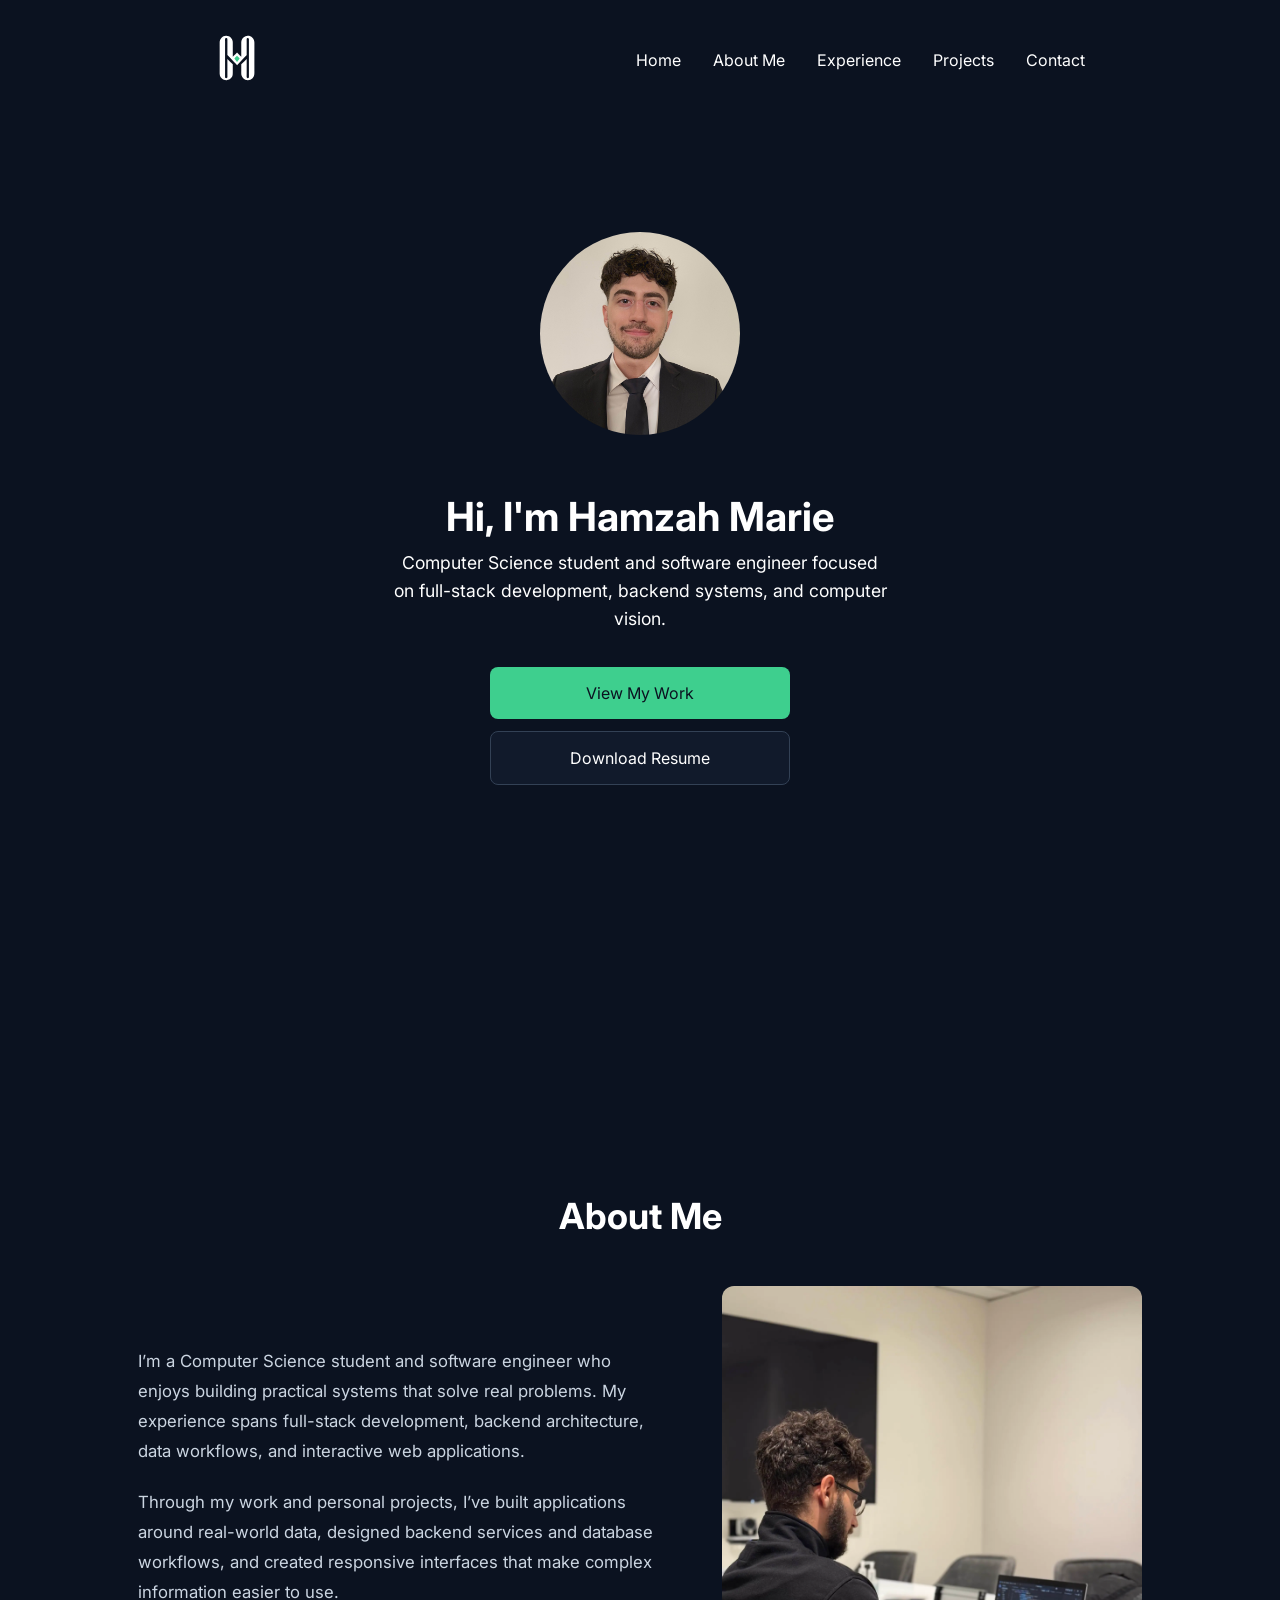
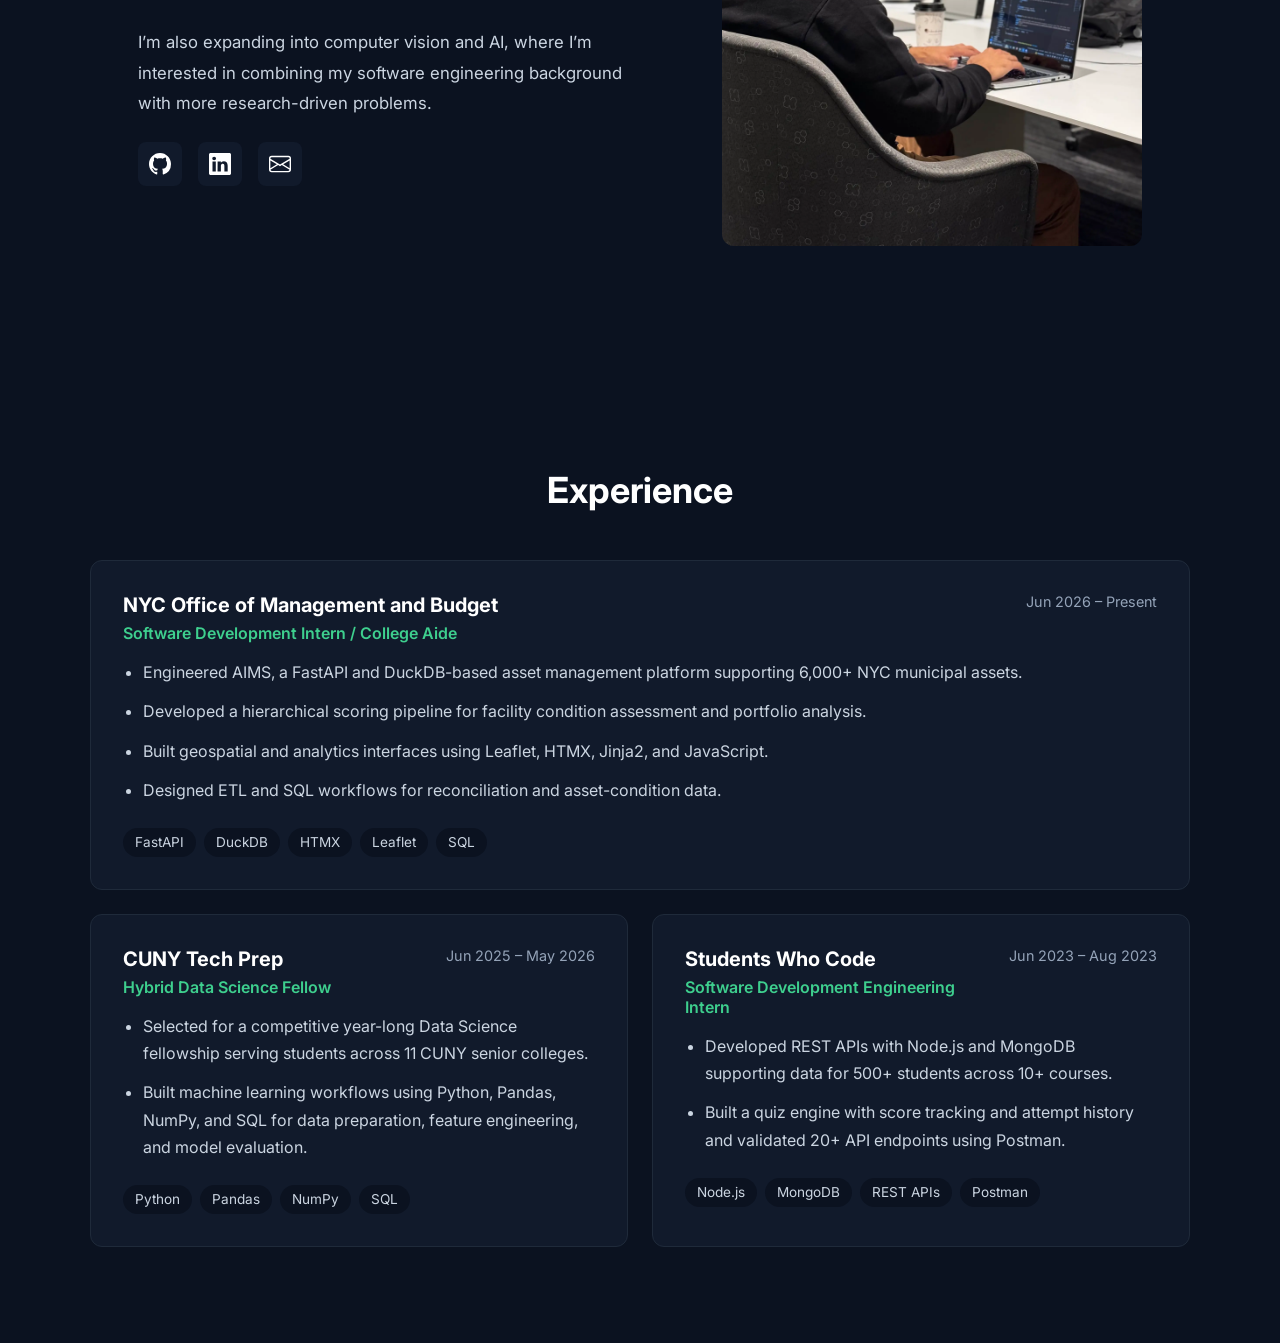
==== index.html @ df6c2af9 "Rename home page to index" ====
<!DOCTYPE html>
<html lang="en">
    <head>
        <meta charset="UTF-8">
        <meta name="viewport" content="width=device-width, initial-scale=1.0">

        <link rel="stylesheet" href="static/styles/global.css">
        <link rel="stylesheet" href="static/styles/home.css">
        <link rel="stylesheet" href="static/styles/nav.css">
        <link rel="stylesheet" href="static/styles/hero.css">
        <link rel="stylesheet" href="static/styles/about.css">
        <link rel="stylesheet" href="static/styles/experience.css">
        
        <link rel="preconnect" href="https://fonts.googleapis.com">
        <link rel="preconnect" href="https://fonts.gstatic.com" crossorigin>
        <link href="https://fonts.googleapis.com/css2?family=Inter:ital,opsz,wght@0,14..32,100..900;1,14..32,100..900&display=swap" rel="stylesheet">

        <title>Hamzah Marie | Software Engineer</title>
    </head>

    <body>
        <header>
            <nav class="navbar">
                <div class="nav-top">

                
                    <div class="nav-logo">
                        <a href="/" aria-label="Home">
                            <img
                                src="static/images/hm-logo.svg"
                                alt="Hamzah Marie logo"
                            >
                        </a>
                    </div>

                    <button class="menu-toggle" type="button" aria-label="Toggle navigation">
                        <span></span>
                        <span></span>
                        <span></span>
                    </button>
                </div>

                <div class="nav-links">
                    <ul>
                        <li><a href="/">Home</a></li>
                        <li><a href="#about">About Me</a></li>
                        <li><a href="#experience">Experience</a></li>
                        <li><a href="#projects">Projects</a></li>
                        <li><a href="#contact">Contact</a></li>
                    </ul>
                </div>

            </nav>
        </header>

        <main>
            <section class="hero">

                <div class="hero-image">
                    <img src="static/images/headshot.jpg" alt="Hamzah Marie">
                </div>

                <div class="hero-content">
                    <h1>Hi, I'm Hamzah Marie</h1>

                    <p>
                        Computer Science student and software engineer focused on
                        full-stack development, backend systems, and computer vision.
                    </p>

                    <div class="hero-actions">
                        <a href="#projects" class="hero-btn hero-btn-primary">View My Work</a>
                        <a href="resume.pdf" class="hero-btn hero-btn-secondary" download>Download Resume</a>
                    </div>
                </div>
            </section>

        
            <section id="about" class="about">
                <h2>About Me</h2>

                <div class="about-content">
                    <div class="about-text">
                        <p>
                            I’m a Computer Science student and software engineer who enjoys building
                            practical systems that solve real problems. My experience spans full-stack
                            development, backend architecture, data workflows, and interactive web applications.
                        </p>

                        <p>
                            Through my work and personal projects, I’ve built applications around real-world
                            data, designed backend services and database workflows, and created responsive
                            interfaces that make complex information easier to use.
                        </p>

                        <p>
                            I’m also expanding into computer vision and AI, where I’m interested in combining
                            my software engineering background with more research-driven problems.
                        </p>

                        <div class="about-socials">
                            <a
                                href="https://github.com/HamzahM03"
                                target="_blank"
                                rel="noopener noreferrer"
                                aria-label="GitHub"
                            >
                                <img src="static/icons/github.svg" alt="">
                            </a>

                            <a
                                href="https://www.linkedin.com/in/hamzah-marie-4270621b5/"
                                target="_blank"
                                rel="noopener noreferrer"
                                aria-label="LinkedIn"
                            >
                                <img src="static/icons/linkedin.svg" alt="">
                            </a>

                            <a
                                href="mailto:mariehamzah1@gmail.com"
                                aria-label="Email"
                            >
                                <img src="static/icons/envelope.svg" alt="">
                            </a>
                        </div>
                    </div>

                    <div class="about-image">
                        <img src="static/images/coding-ctp-img.webp" alt="Hamzah Marie">
                    </div>
                </div>
            </section>

            <section id="experience" class="experience">
                <h2>Experience</h2>

                <div class="experience-grid">

                    <article class="experience-card experience-card-featured">
                        <div class="experience-header">
                            <div>
                                <h3>NYC Office of Management and Budget</h3>
                                <p class="experience-role">
                                    Software Development Intern / College Aide
                                </p>
                            </div>

                            <p class="experience-date">Jun 2026 – Present</p>
                        </div>

                        <ul class="experience-details">
                            <li>
                                Engineered AIMS, a FastAPI and DuckDB-based asset management
                                platform supporting 6,000+ NYC municipal assets.
                            </li>

                            <li>
                                Developed a hierarchical scoring pipeline for facility
                                condition assessment and portfolio analysis.
                            </li>

                            <li>
                                Built geospatial and analytics interfaces using Leaflet,
                                HTMX, Jinja2, and JavaScript.
                            </li>

                            <li>
                                Designed ETL and SQL workflows for reconciliation and
                                asset-condition data.
                            </li>
                        </ul>

                        <div class="experience-tech">
                            <span>FastAPI</span>
                            <span>DuckDB</span>
                            <span>HTMX</span>
                            <span>Leaflet</span>
                            <span>SQL</span>
                        </div>
                    </article>


                    <article class="experience-card">
                        <div class="experience-header">
                            <div>
                                <h3>CUNY Tech Prep</h3>
                                <p class="experience-role">Hybrid Data Science Fellow</p>
                            </div>

                            <p class="experience-date">Jun 2025 – May 2026</p>
                        </div>

                        <ul class="experience-details">
                            <li>
                                Selected for a competitive year-long Data Science fellowship
                                serving students across 11 CUNY senior colleges.
                            </li>

                            <li>
                                Built machine learning workflows using Python, Pandas,
                                NumPy, and SQL for data preparation, feature engineering,
                                and model evaluation.
                            </li>
                        </ul>

                        <div class="experience-tech">
                            <span>Python</span>
                            <span>Pandas</span>
                            <span>NumPy</span>
                            <span>SQL</span>
                        </div>
                    </article>


                    <article class="experience-card">
                        <div class="experience-header">
                            <div>
                                <h3>Students Who Code</h3>
                                <p class="experience-role">
                                    Software Development Engineering Intern
                                </p>
                            </div>

                            <p class="experience-date">Jun 2023 – Aug 2023</p>
                        </div>

                        <ul class="experience-details">
                            <li>
                                Developed REST APIs with Node.js and MongoDB supporting
                                data for 500+ students across 10+ courses.
                            </li>

                            <li>
                                Built a quiz engine with score tracking and attempt history
                                and validated 20+ API endpoints using Postman.
                            </li>
                        </ul>

                        <div class="experience-tech">
                            <span>Node.js</span>
                            <span>MongoDB</span>
                            <span>REST APIs</span>
                            <span>Postman</span>
                        </div>
                    </article>

                </div>
            </section>

        </main>

        <script src="static/js/nav.js"></script>
        <script src="static/js/scrollEffect.js"></script>
    </body>
</html>
---- static/styles/global.css ----
:root {
    --bg-color: #0b1220;
    --surface-color: #111a2b;
    --accent-color: #3ecf8e;
}

html {
    scroll-behavior: smooth;
}

* {
    box-sizing: border-box;
}

body {
    margin: 0;
    background-color: var(--bg-color);
    font-family: "Inter", sans-serif;
}


/* Don't let an image grow wider than its containing element */
img {
    max-width: 100%;
    height: auto;
}
---- static/styles/nav.css ----
/* MOBILE FIRST */

.navbar {
    --nav-link-bg: #111a2b;
    --nav-accent: #3ecf8e;

    display: flex;
    flex-direction: column;
    padding: 1rem;
}

/* Controls logo + menu button */
.nav-top {
    display: flex;
    justify-content: space-between;
    align-items: center;
}

.nav-logo img {
    width: 84px;
    height: auto;
}


/* Hamburger button */
.menu-toggle {
    background: none;
    border: none;
    padding: 0;
    cursor: pointer;
}

.menu-toggle span {
    display: block;
    width: 24px;
    height: 2px;
    background-color: white;
    margin: 5px 0;

    transition:
        transform 0.3s ease,
        opacity 0.3s ease;
}

.menu-toggle.is-open span:nth-child(1) {
    transform: translateY(7px) rotate(45deg);
}

.menu-toggle.is-open span:nth-child(2) {
    opacity: 0;
}

.menu-toggle.is-open span:nth-child(3) {
    transform: translateY(-7px) rotate(-45deg);
}


/* Mobile navigation */
.nav-links {
    display: none;
}

.nav-links.is-open {
    display: block;
    width: 100%;
    margin-top: 1rem;
}

.nav-links ul {
    display: flex;
    flex-direction: column;
    align-items: center;
    gap: 1rem;

    margin: 0;
    padding: 0;
}

.nav-links li {
    list-style: none;
    width: 100%;
}

.nav-links a {
    display: block;
    padding: 0.75rem 1rem;
    border-radius: 8px;

    background-color: var(--nav-link-bg);
    color: white;
    text-decoration: none;

    transition:
        background-color 0.2s ease,
        color 0.2s ease;
}

.nav-links a:hover {
    color: var(--nav-accent);
}


/* DESKTOP */
@media (min-width: 768px) {
    .navbar {
        flex-direction: row;
        justify-content: space-around;
        align-items: center;
    }

    .menu-toggle {
        display: none;
    }

    .nav-links,
    .nav-links.is-open {
        display: block;
        width: auto;
        margin-top: 0;
    }

    .nav-links ul {
        flex-direction: row;
        gap: 2rem;
    }

    .nav-links li {
        width: auto;
    }

    .nav-links a {
        padding: 0;
        border-radius: 0;
        background-color: transparent;
    }

    .nav-links a:hover {
        color: var(--nav-accent);
    }
}
---- static/styles/hero.css ----
@keyframes reveal {
    from {
        opacity: 0;
        transform: translateY(15px);
    }

    to {
        opacity: 1;
        transform: translateY(0);
    }
}

.hero {
    display: flex;
    flex-direction: column;
    align-items: center;
    padding: 2rem 1rem;
    margin-top: 2rem;
    min-height: 100vh;
}

/* Everything starts hidden */
.hero-image,
.hero-content h1,
.hero-content p,
.hero-actions {
    opacity: 0;
}

/* 1. Profile picture */
.hero-image {
    animation: reveal 0.5s ease 0.2s forwards;
}

.hero-image img {
    display: block;
    width: 160px;
    margin: 0 auto;
    border-radius: 50%;
}

.hero-content {
    color: white;
    display: flex;
    flex-direction: column;
    align-items: center;
    text-align: center;
    margin-top: 1.5rem;
}

/* 2. Heading */
.hero-content h1 {
    margin-bottom: 0.5rem;
    animation: reveal 0.5s ease 0.7s forwards;
}

/* 3. Description */
.hero-content p {
    max-width: 500px;
    line-height: 1.6;
    margin-top: 0;
    animation: reveal 0.5s ease 1.2s forwards;
}

/* 4. Buttons */
.hero-actions {
    display: flex;
    flex-direction: column;
    gap: 0.75rem;
    width: 100%;
    max-width: 300px;
    margin-top: 1rem;

    animation: reveal 0.5s ease 1.7s forwards;
}

.hero-btn {
    padding: 1rem 2rem;
    border-radius: 8px;
    text-decoration: none;
    text-align: center;

    transition:
        background-color 0.2s ease,
        color 0.2s ease,
        border-color 0.2s ease;
}

.hero-btn-primary {
    background-color: #3ecf8e;
    color: #0b1220;
}

.hero-btn-secondary {
    background-color: #111a2b;
    color: white;
    border: 1px solid #334155;
}

.hero-btn-primary:hover {
    background-color: #88e2ba;
}

.hero-btn-secondary:hover {
    color: #3ecf8e;
    border-color: #3ecf8e;
}

@media (min-width: 768px) {
    .hero {
        padding: 4rem 1rem;
        margin-top: 3rem;
    }

    .hero-image img {
        width: 200px;
    }

    .hero-content h1 {
        font-size: 2.5rem;
    }

    .hero-content p {
        font-size: 1.1rem;
    }
}
---- static/styles/about.css ----
/* MOBILE FIRST */

.about {
    padding: 4rem 1rem;

    /* Hidden until it enters the viewport */
    opacity: 0;
    transform: translateY(30px);

    transition:
        opacity 0.7s ease,
        transform 0.7s ease;
}

.about.is-visible {
    opacity: 1;
    transform: translateY(0);
}

.about h2 {
    color: white;
    text-align: center;
    font-size: 2rem;
    margin-bottom: 2rem;
}

.about-content {
    display: flex;
    flex-direction: column;
    align-items: center;
    gap: 2rem;
}

.about-text {
    max-width: 520px;
    color: #cbd5e1;
    font-size: 1rem;
    line-height: 1.8;
}

.about-text p {
    margin-top: 0;
    margin-bottom: 1.25rem;
}

.about-image {
    width: 100%;
    max-width: 320px;
}

.about-image img {
    display: block;
    width: 100%;
    height: auto;
    border-radius: 12px;
}


/* DESKTOP */
@media (min-width: 768px) {
    .about {
        padding: 6rem 2rem;
    }

    .about h2 {
        font-size: 2.25rem;
        margin-bottom: 3rem;
    }

    .about-content {
        flex-direction: row;
        justify-content: center;
        align-items: center;
        gap: 4rem;
    }

    .about-text {
        flex: 1;
        max-width: 520px;
        font-size: 1.05rem;
    }

    .about-image {
        flex: 1;
        max-width: 420px;
    }
}

.about-socials {
    display: flex;
    gap: 1rem;
    margin-top: 1.5rem;
}

.about-socials a {
    display: flex;
    align-items: center;
    justify-content: center;

    width: 44px;
    height: 44px;

    background-color: #111a2b;
    border-radius: 8px;

    transition:
        background-color 0.2s ease,
        transform 0.2s ease;
}

.about-socials img {
    width: 22px;
    height: 22px;

    /* Makes black SVG icons appear white */
    filter: brightness(0) invert(1);
}

.about-socials a:hover {
    background-color: #3ecf8e;
    transform: translateY(-2px);
}
---- static/styles/experience.css ----
/* MOBILE FIRST */

.experience {
    padding: 4rem 1rem;
}

.experience h2 {
    color: white;
    text-align: center;
    font-size: 2rem;
    margin-bottom: 2rem;
}

.experience-grid {
    display: grid;
    grid-template-columns: 1fr;
    gap: 1.5rem;

    max-width: 1100px;
    margin: 0 auto;
}

.experience-card {
    background-color: #111a2b;
    border: 1px solid #1f2a3a;
    border-radius: 12px;

    padding: 1.5rem;

    transition:
        transform 0.2s ease,
        border-color 0.2s ease;
}

.experience-card:hover {
    transform: translateY(-4px);
    border-color: #3ecf8e;
}

.experience-header {
    display: flex;
    flex-direction: column;
    gap: 0.5rem;

    margin-bottom: 1rem;
}

.experience-card h3 {
    color: white;
    margin: 0;
    font-size: 1.25rem;
}

.experience-role {
    color: #3ecf8e;
    margin: 0.4rem 0 0;
    font-weight: 600;
}

.experience-date {
    color: #94a3b8;
    margin: 0;
    font-size: 0.9rem;
    white-space: nowrap;
}

.experience-details {
    color: #cbd5e1;
    line-height: 1.7;

    padding-left: 1.25rem;
    margin-bottom: 1.5rem;
}

.experience-details li {
    margin-bottom: 0.75rem;
    
}

.experience-tech {
    display: flex;
    flex-wrap: wrap;
    gap: 0.5rem;
}

.experience-tech span {
    background-color: #0b1220;
    color: #cbd5e1;

    padding: 0.4rem 0.75rem;
    border-radius: 9999px;

    font-size: 0.85rem;
}


/* DESKTOP */
@media (min-width: 768px) {
    .experience {
        padding: 6rem 2rem;
    }

    .experience h2 {
        font-size: 2.25rem;
        margin-bottom: 3rem;
    }

    .experience-grid {
        grid-template-columns: repeat(2, 1fr);
    }

    .experience-card-featured {
        grid-column: 1 / -1;
    }

    .experience-header {
        flex-direction: row;
        justify-content: space-between;
        align-items: flex-start;
    }

    .experience-card {
        padding: 2rem;
    }
}
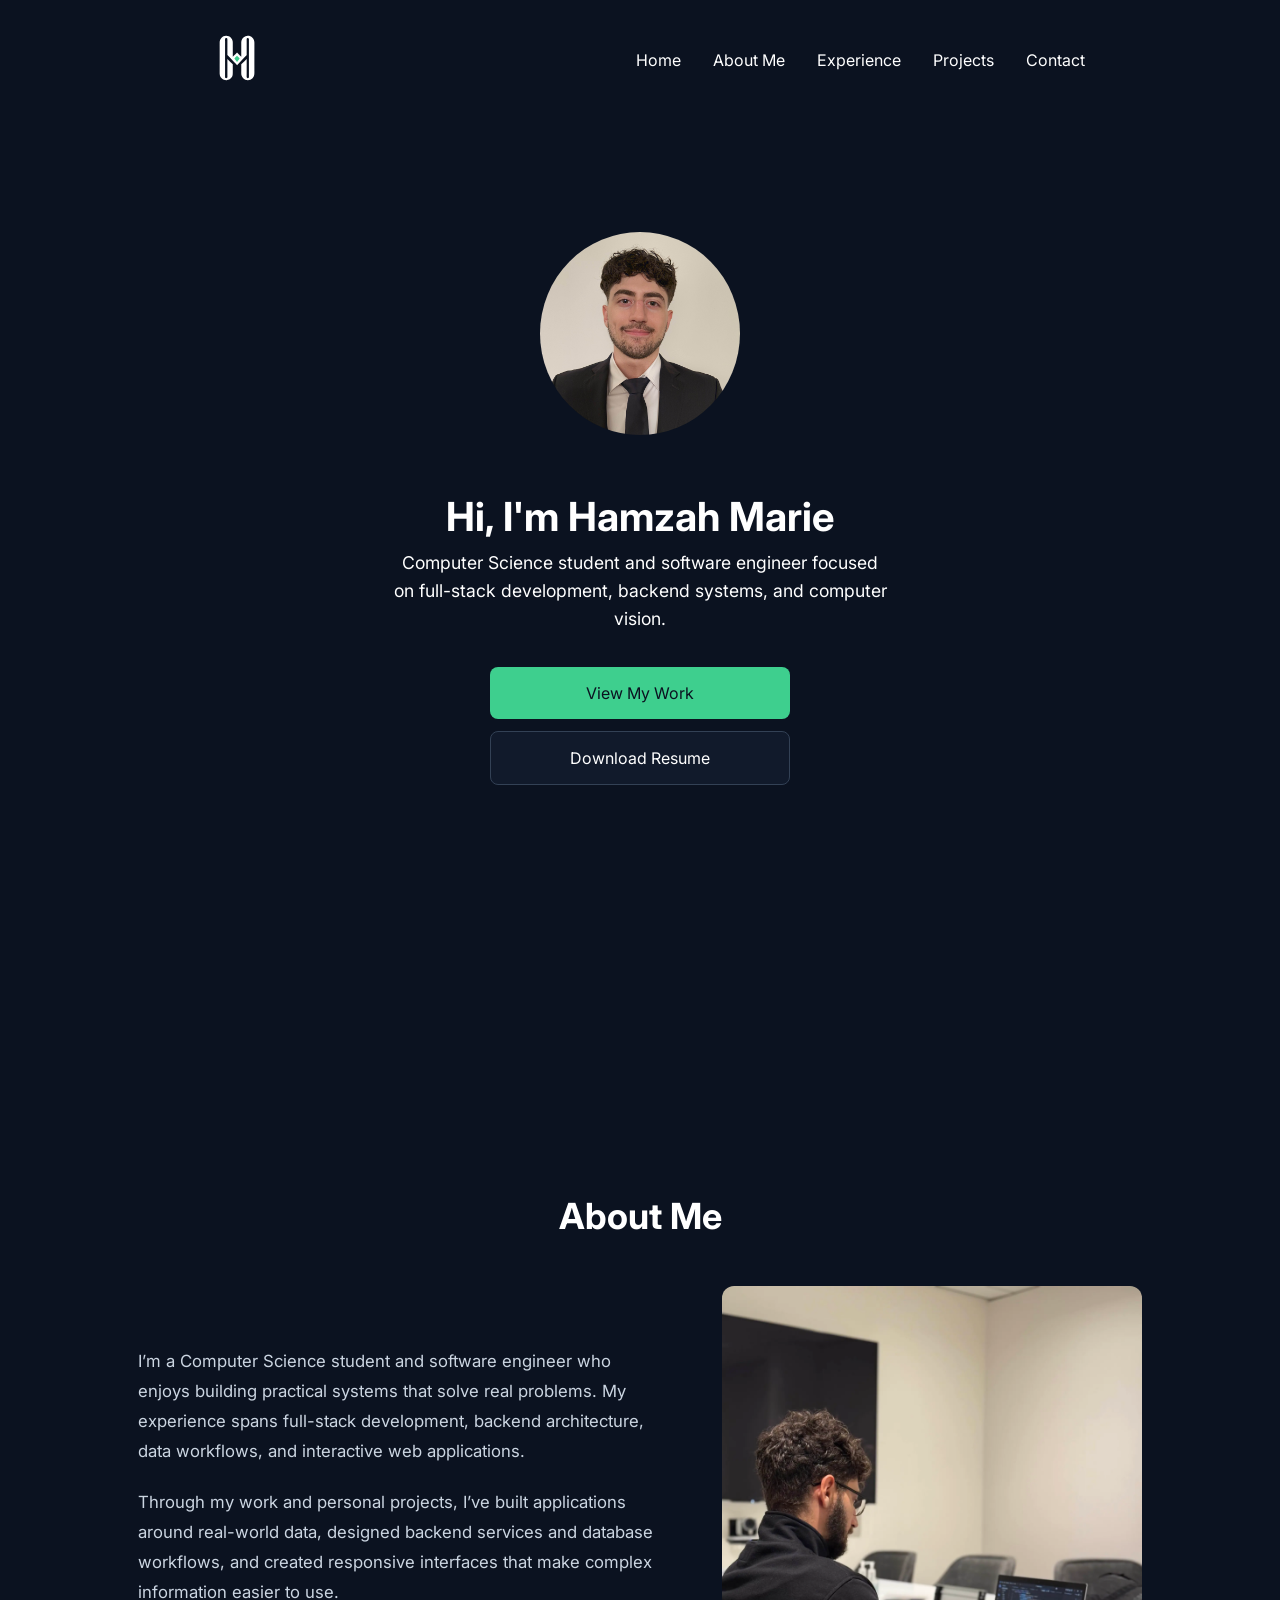
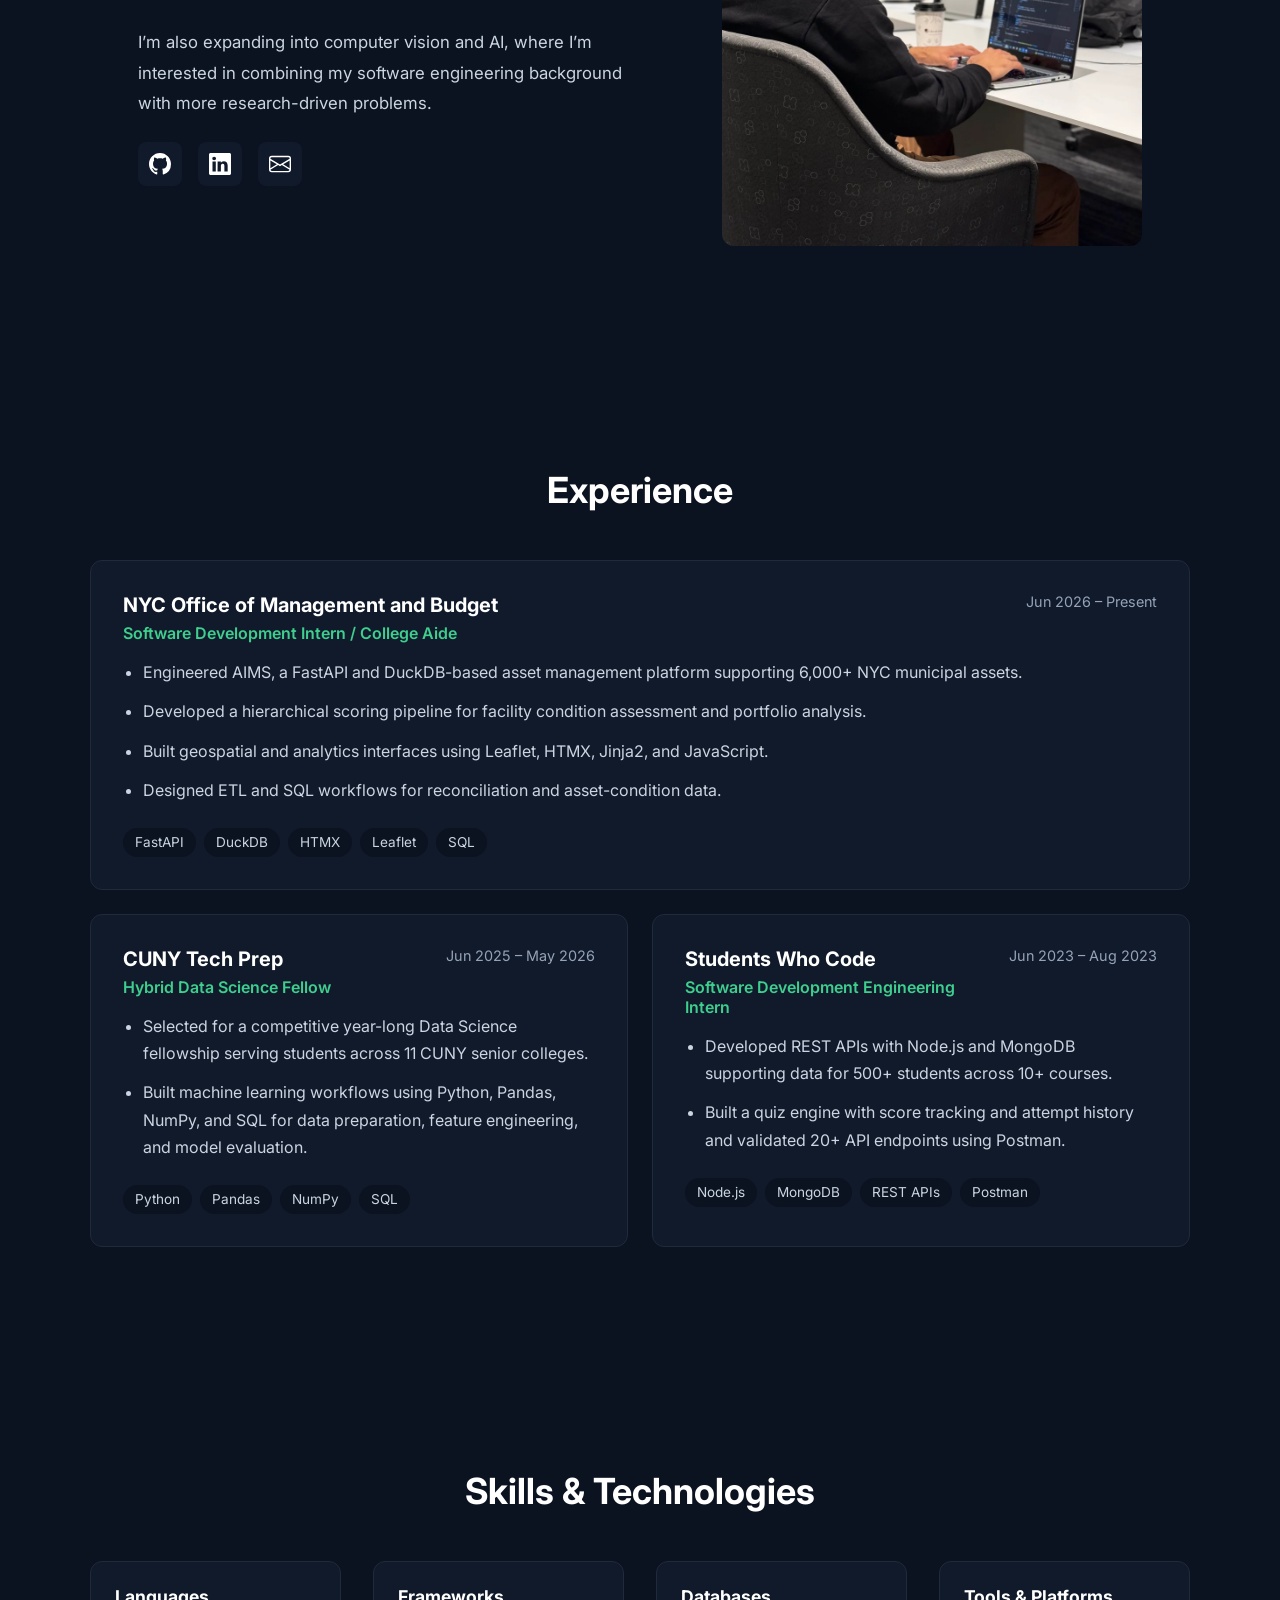
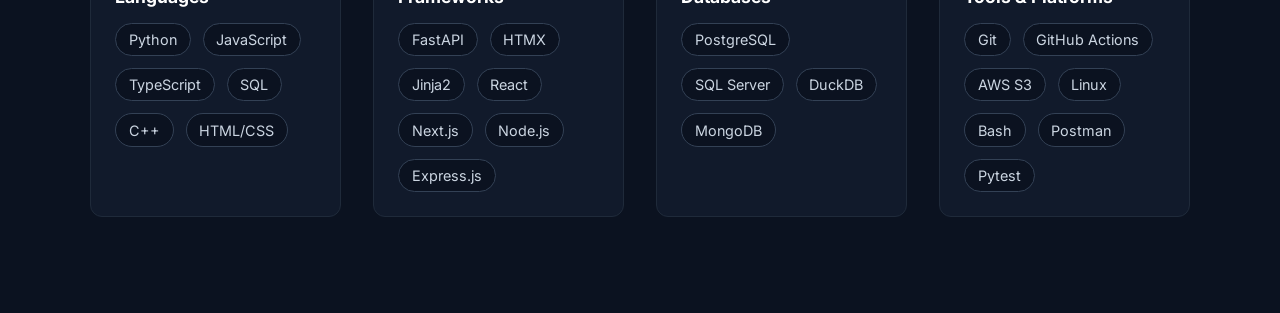
==== commit 1dc24bf4: "feat: add skills section" ====
--- a/index.html
+++ b/index.html
@@ -10,6 +10,8 @@
         <link rel="stylesheet" href="static/styles/hero.css">
         <link rel="stylesheet" href="static/styles/about.css">
         <link rel="stylesheet" href="static/styles/experience.css">
+        <link rel="stylesheet" href="static/styles/skills.css">
+        
         
         <link rel="preconnect" href="https://fonts.googleapis.com">
         <link rel="preconnect" href="https://fonts.gstatic.com" crossorigin>
@@ -248,6 +250,66 @@
                 </div>
             </section>
 
+            <section id="skills" class="skills">
+                <h2>Skills & Technologies</h2>
+
+                <div class="skills-grid">
+
+                    <div class="skill-group">
+                        <h3>Languages</h3>
+
+                        <div class="skill-tags">
+                            <span class="skill-tag">Python</span>
+                            <span class="skill-tag">JavaScript</span>
+                            <span class="skill-tag">TypeScript</span>
+                            <span class="skill-tag">SQL</span>
+                            <span class="skill-tag">C++</span>
+                            <span class="skill-tag">HTML/CSS</span>
+                        </div>
+                    </div>
+
+                    <div class="skill-group">
+                        <h3>Frameworks</h3>
+
+                        <div class="skill-tags">
+                            <span class="skill-tag">FastAPI</span>
+                            <span class="skill-tag">HTMX</span>
+                            <span class="skill-tag">Jinja2</span>
+                            <span class="skill-tag">React</span>
+                            <span class="skill-tag">Next.js</span>
+                            <span class="skill-tag">Node.js</span>
+                            <span class="skill-tag">Express.js</span>
+                        </div>
+                    </div>
+
+                    <div class="skill-group">
+                        <h3>Databases</h3>
+
+                        <div class="skill-tags">
+                            <span class="skill-tag">PostgreSQL</span>
+                            <span class="skill-tag">SQL Server</span>
+                            <span class="skill-tag">DuckDB</span>
+                            <span class="skill-tag">MongoDB</span>
+                        </div>
+                    </div>
+
+                    <div class="skill-group">
+                        <h3>Tools & Platforms</h3>
+
+                        <div class="skill-tags">
+                            <span class="skill-tag">Git</span>
+                            <span class="skill-tag">GitHub Actions</span>
+                            <span class="skill-tag">AWS S3</span>
+                            <span class="skill-tag">Linux</span>
+                            <span class="skill-tag">Bash</span>
+                            <span class="skill-tag">Postman</span>
+                            <span class="skill-tag">Pytest</span>
+                        </div>
+                    </div>
+
+                </div>
+            </section>
+
         </main>
 
         <script src="static/js/nav.js"></script>
--- a/static/styles/skills.css
+++ b/static/styles/skills.css
@@ -0,0 +1,89 @@
+/* MOBILE FIRST */
+
+.skills {
+    padding: 4rem 1rem;
+}
+
+.skills h2 {
+    color: white;
+    text-align: center;
+    font-size: 2rem;
+    margin-bottom: 2.5rem;
+}
+
+.skills-grid {
+    display: grid;
+    grid-template-columns: 1fr;
+    gap: 2rem;
+
+    max-width: 1100px;
+    margin: 0 auto;
+}
+
+.skill-group {
+    background-color: #111a2b;
+    border: 1px solid #1f2a3a;
+    border-radius: 12px;
+    padding: 1.5rem;
+}
+
+.skill-group h3 {
+    color: white;
+    margin-top: 0;
+    margin-bottom: 1rem;
+    font-size: 1.1rem;
+}
+
+.skill-tags {
+    display: flex;
+    flex-wrap: wrap;
+    gap: 0.75rem;
+}
+
+.skill-tag {
+    padding: 0.45rem 0.8rem;
+
+    background-color: #0b1220;
+    color: #cbd5e1;
+
+    border: 1px solid #334155;
+    border-radius: 9999px;
+
+    font-size: 0.9rem;
+
+    transition:
+        color 0.2s ease,
+        border-color 0.2s ease,
+        transform 0.2s ease;
+}
+
+.skill-tag:hover {
+    color: #3ecf8e;
+    border-color: #3ecf8e;
+    transform: translateY(-2px);
+}
+
+
+/* TABLET */
+@media (min-width: 600px) {
+    .skills-grid {
+        grid-template-columns: repeat(2, 1fr);
+    }
+}
+
+
+/* DESKTOP */
+@media (min-width: 900px) {
+    .skills {
+        padding: 6rem 2rem;
+    }
+
+    .skills h2 {
+        font-size: 2.25rem;
+        margin-bottom: 3rem;
+    }
+
+    .skills-grid {
+        grid-template-columns: repeat(4, 1fr);
+    }
+}
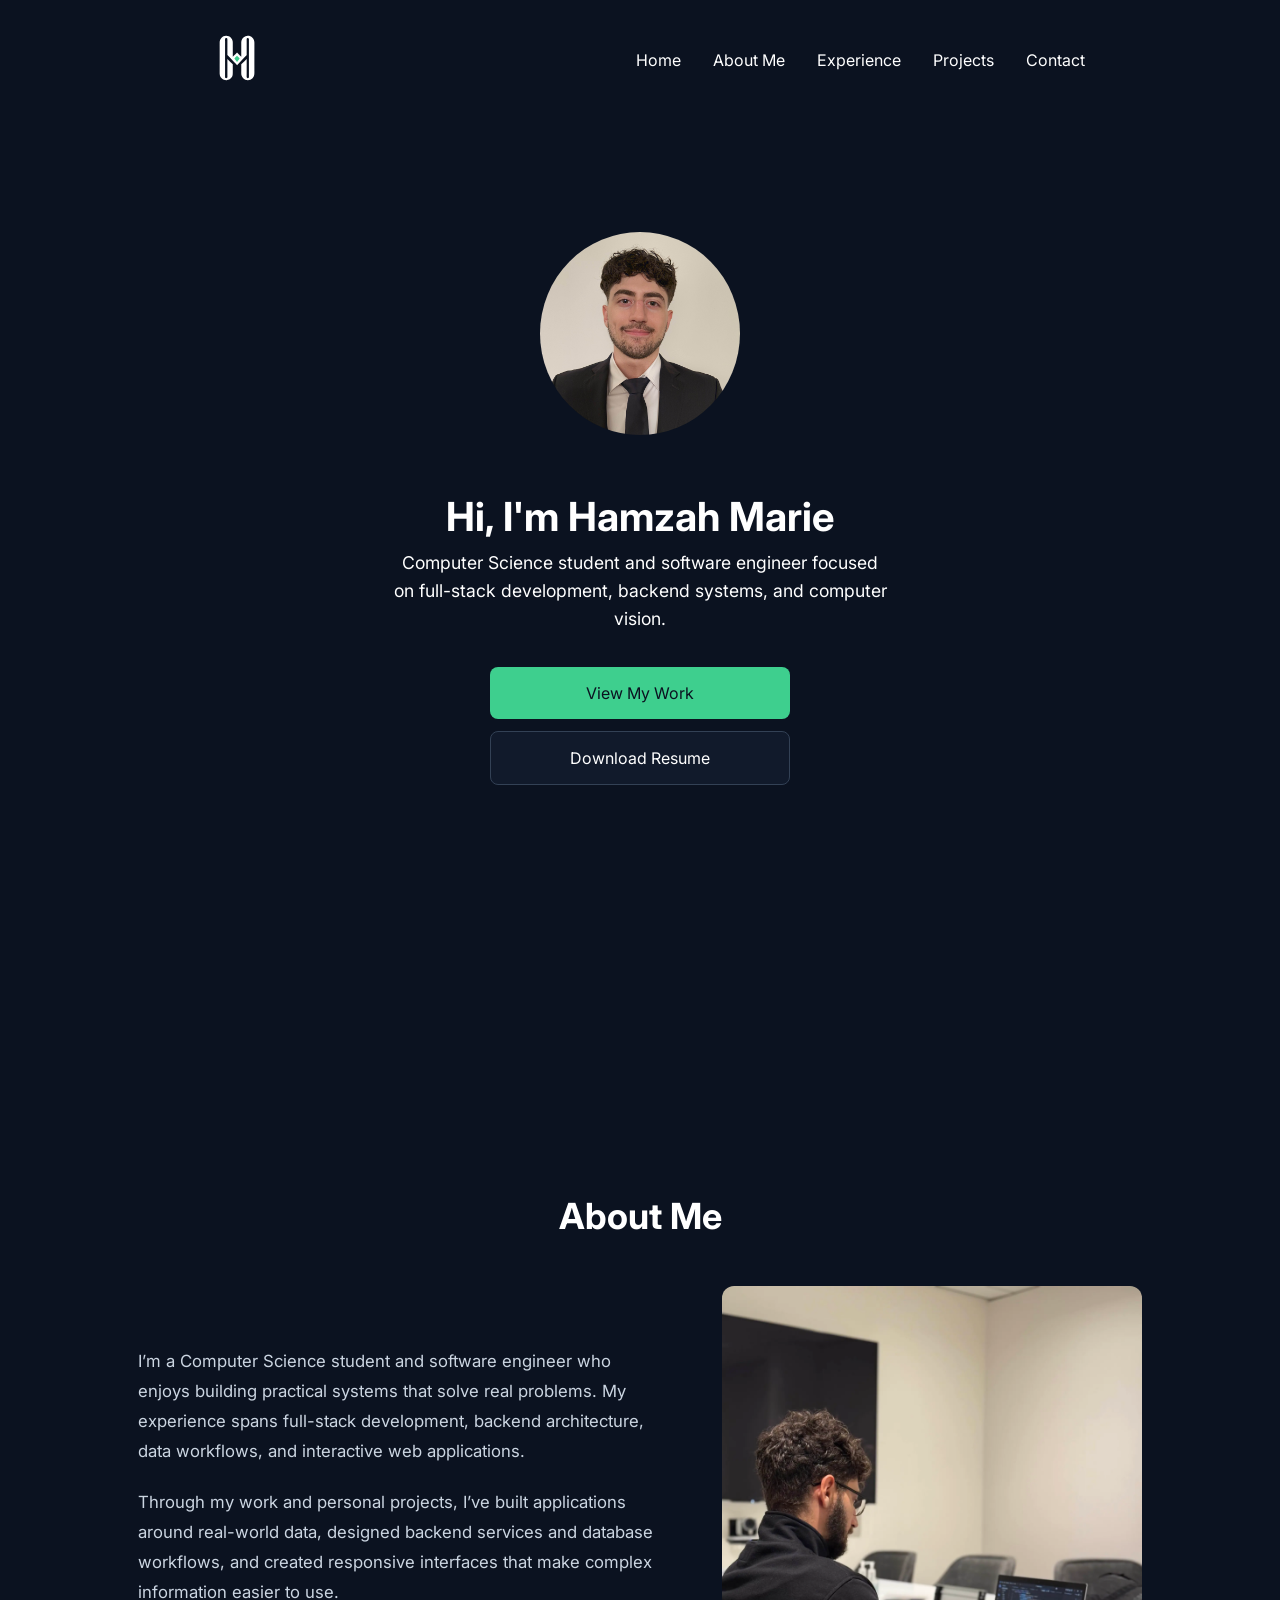
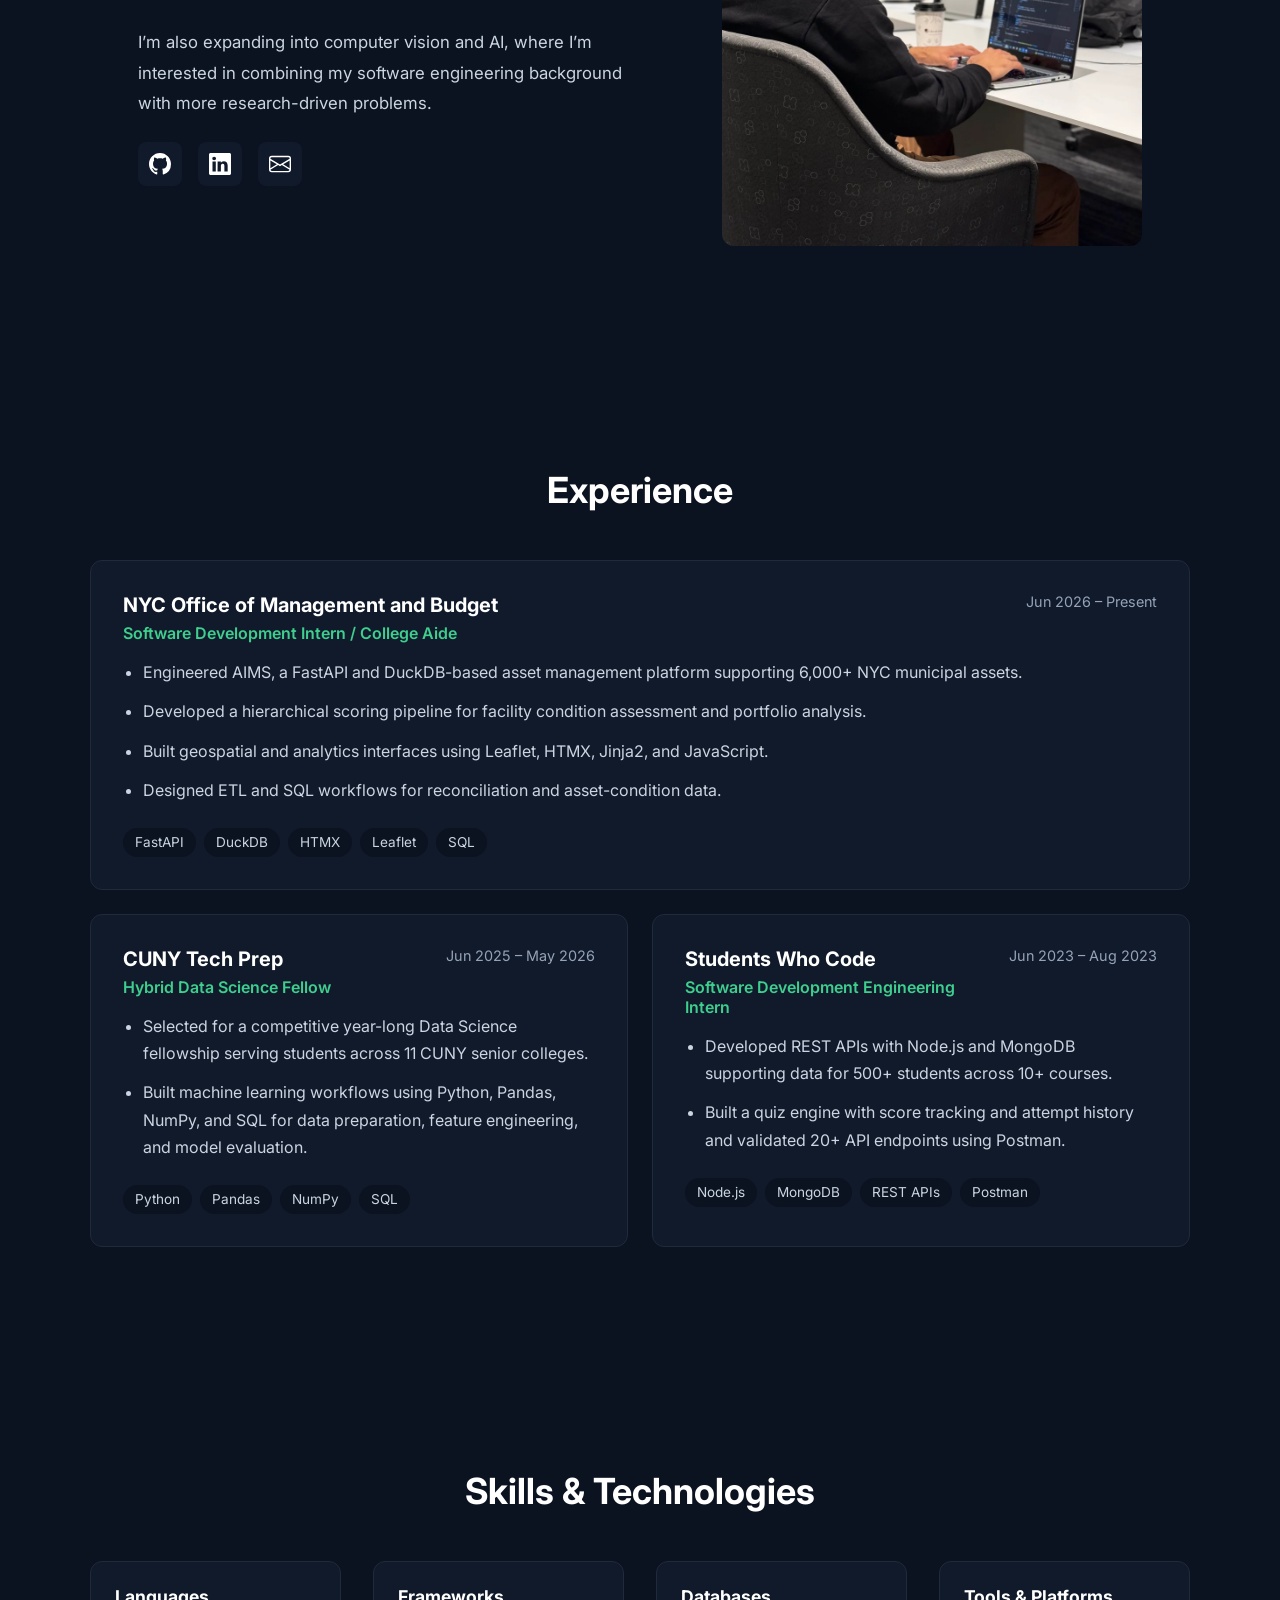
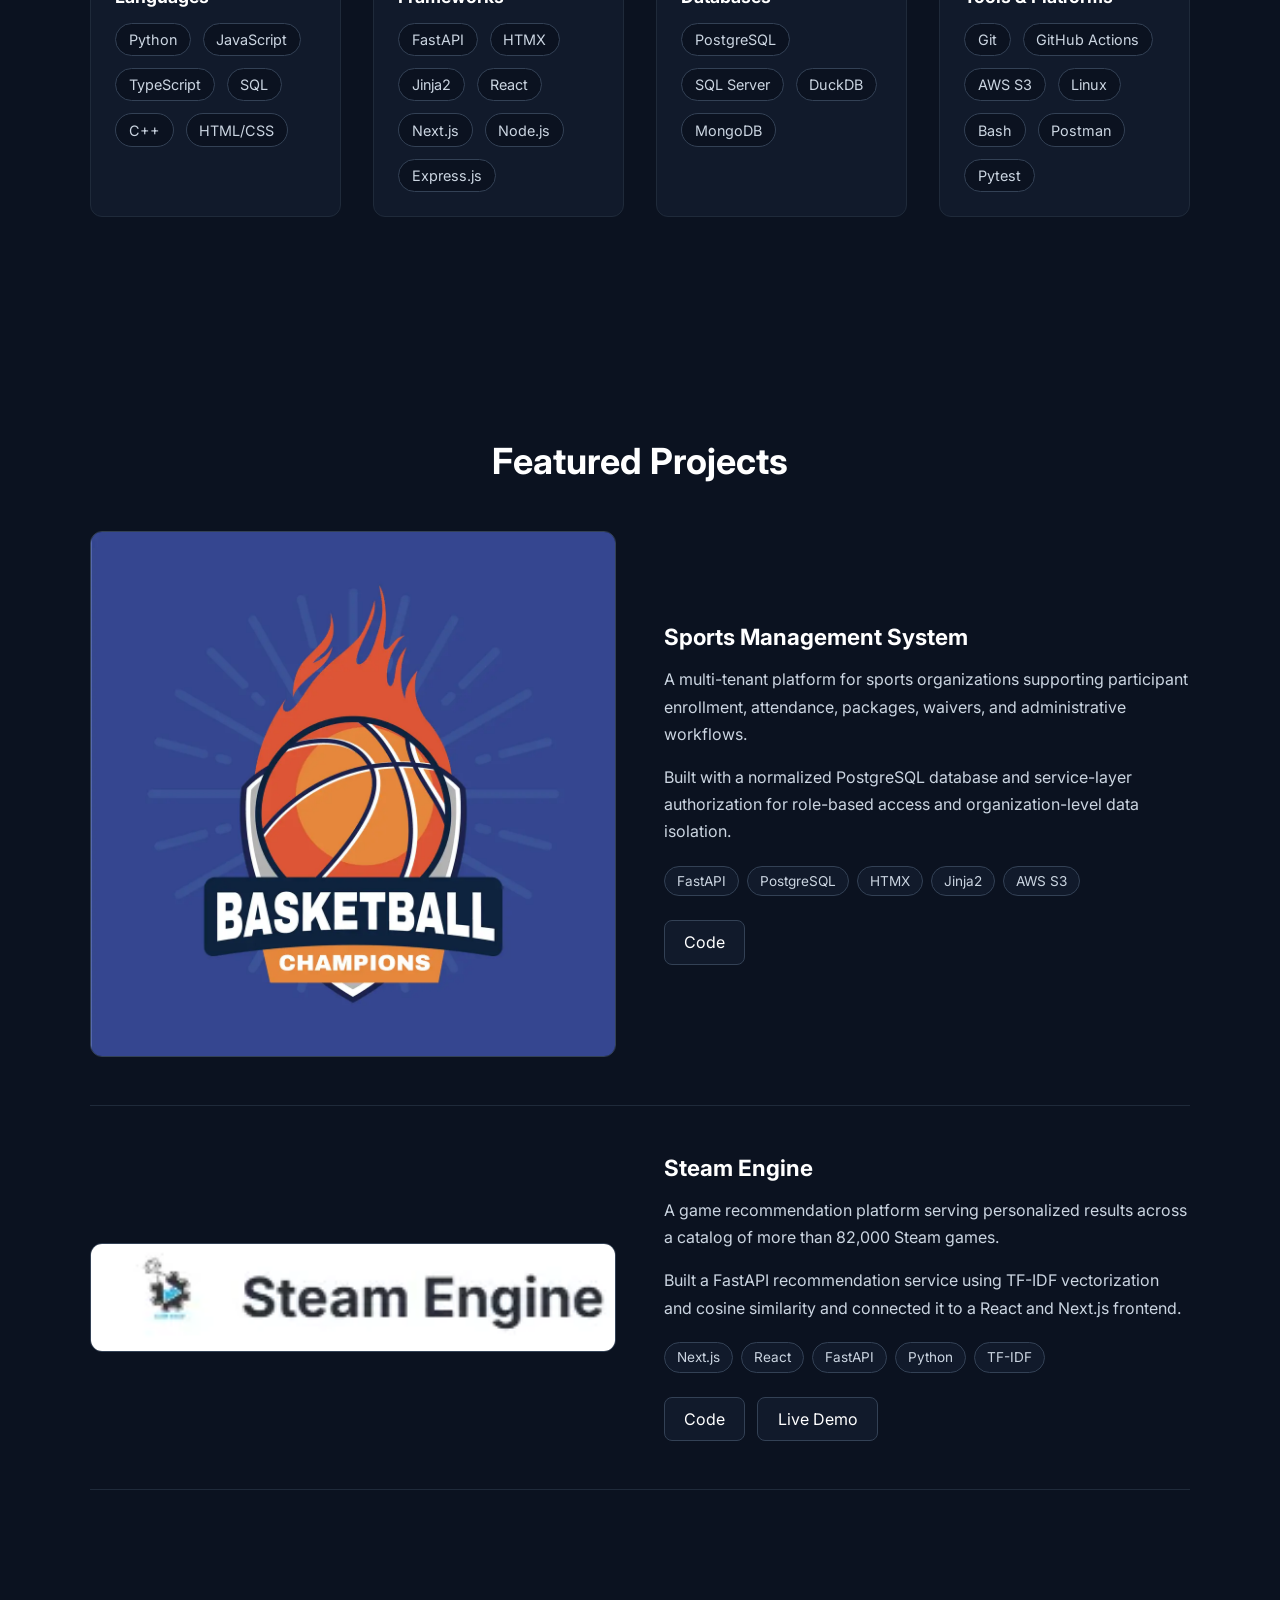
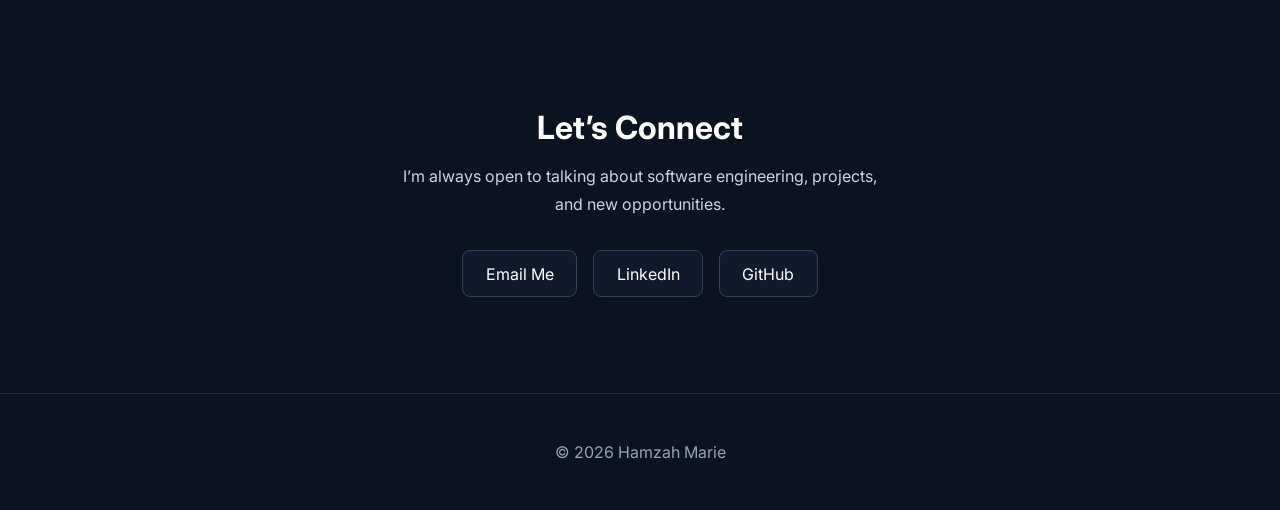
==== commit fe82306f: "feat: add contact section and footer" ====
--- a/index.html
+++ b/index.html
@@ -11,7 +11,8 @@
         <link rel="stylesheet" href="static/styles/about.css">
         <link rel="stylesheet" href="static/styles/experience.css">
         <link rel="stylesheet" href="static/styles/skills.css">
-        
+        <link rel="stylesheet" href="static/styles/projects.css">
+        <link rel="stylesheet" href="static/styles/contact.css">
         
         <link rel="preconnect" href="https://fonts.googleapis.com">
         <link rel="preconnect" href="https://fonts.gstatic.com" crossorigin>
@@ -310,6 +311,146 @@
                 </div>
             </section>
 
+            <section id="projects" class="projects">
+                <h2>Featured Projects</h2>
+
+                <div class="projects-container">
+
+                    <!-- Sports Management System -->
+                    <article class="project-card">
+                        <div class="project-image">
+                            <img
+                                src="static/icons/SportsLogo.webp"
+                                alt="Sports Management System preview"
+                            >
+                        </div>
+
+                        <div class="project-content">
+                            <h3>Sports Management System</h3>
+
+                            <p>
+                                A multi-tenant platform for sports organizations supporting
+                                participant enrollment, attendance, packages, waivers, and
+                                administrative workflows.
+                            </p>
+
+                            <p>
+                                Built with a normalized PostgreSQL database and service-layer
+                                authorization for role-based access and organization-level
+                                data isolation.
+                            </p>
+
+                            <div class="project-tech">
+                                <span>FastAPI</span>
+                                <span>PostgreSQL</span>
+                                <span>HTMX</span>
+                                <span>Jinja2</span>
+                                <span>AWS S3</span>
+                            </div>
+
+                            <div class="project-links">
+                                <a
+                                    href="https://github.com/HamzahM03/sports-management-app.git"
+                                    target="_blank"
+                                    rel="noopener noreferrer"
+                                    
+                                >
+                                    Code
+                                </a>
+
+                              
+                            </div>
+                        </div>
+                    </article>
+
+
+                    <!-- Steam Engine -->
+                    <article class="project-card">
+                        <div class="project-image">
+                            <img
+                                src="static/icons/SteamEngineLogo.webp"
+                                alt="Steam Engine project preview"
+                            >
+                        </div>
+
+                        <div class="project-content">
+                            <h3>Steam Engine</h3>
+
+                            <p>
+                                A game recommendation platform serving personalized results
+                                across a catalog of more than 82,000 Steam games.
+                            </p>
+
+                            <p>
+                                Built a FastAPI recommendation service using TF-IDF
+                                vectorization and cosine similarity and connected it to a
+                                React and Next.js frontend.
+                            </p>
+
+                            <div class="project-tech">
+                                <span>Next.js</span>
+                                <span>React</span>
+                                <span>FastAPI</span>
+                                <span>Python</span>
+                                <span>TF-IDF</span>
+                            </div>
+
+                            <div class="project-links">
+                                <a
+                                    href="https://github.com/HamzahM03/DeployedSteamEngine"
+                                    target="_blank"
+                                    rel="noopener noreferrer"
+                                >
+                                    Code
+                                </a>
+
+                                <a
+                                    href="https://deployedsteamengine.onrender.com/"
+                                    target="_blank"
+                                    rel="noopener noreferrer"
+                                >
+                                    Live Demo
+                                </a>
+                            </div>
+                        </div>
+                    </article>
+
+                </div>
+            </section>
+
+            <section id="contact" class="contact">
+                <h2>Let’s Connect</h2>
+
+                <p>
+                    I’m always open to talking about software engineering,
+                    projects, and new opportunities.
+                </p>
+
+                <div class="contact-links">
+                    <a href="mailto:mariehamzah1@gmail.com">Email Me</a>
+
+                    <a
+                        href="https://www.linkedin.com/in/hamzah-marie-4270621b5/"
+                        target="_blank"
+                        rel="noopener noreferrer"
+                    >
+                        LinkedIn
+                    </a>
+
+                    <a
+                        href="https://github.com/HamzahM03"
+                        target="_blank"
+                        rel="noopener noreferrer"
+                    >
+                        GitHub
+                    </a>
+                </div>
+            </section>
+
+            <footer class="footer">
+                <p>&copy; 2026 Hamzah Marie</p>
+            </footer>
+
         </main>
 
         <script src="static/js/nav.js"></script>
--- a/static/styles/projects.css
+++ b/static/styles/projects.css
@@ -0,0 +1,135 @@
+/* MOBILE FIRST */
+
+.projects {
+    padding: 4rem 1rem;
+}
+
+.projects h2 {
+    color: white;
+    text-align: center;
+    font-size: 2rem;
+    margin-bottom: 3rem;
+}
+
+.projects-container {
+    display: flex;
+    flex-direction: column;
+    gap: 3rem;
+
+    max-width: 1100px;
+    margin: 0 auto;
+}
+
+.project-card {
+    display: flex;
+    flex-direction: column;
+    gap: 1.5rem;
+
+    padding-bottom: 3rem;
+    border-bottom: 1px solid #1f2a3a;
+}
+
+.project-image {
+    width: 100%;
+}
+
+.project-image img {
+    display: block;
+    width: 100%;
+    height: auto;
+
+    border-radius: 12px;
+    border: 1px solid #334155;
+}
+
+.project-content h3 {
+    color: white;
+    margin-top: 0;
+    margin-bottom: 1rem;
+    font-size: 1.4rem;
+}
+
+.project-content p {
+    color: #cbd5e1;
+    line-height: 1.7;
+    margin-bottom: 1rem;
+}
+
+.project-tech {
+    display: flex;
+    flex-wrap: wrap;
+    gap: 0.5rem;
+
+    margin-top: 1.25rem;
+}
+
+.project-tech span {
+    padding: 0.4rem 0.75rem;
+
+    background-color: #111a2b;
+    color: #cbd5e1;
+
+    border: 1px solid #334155;
+    border-radius: 9999px;
+
+    font-size: 0.85rem;
+}
+
+.project-links {
+    display: flex;
+    gap: 0.75rem;
+
+    margin-top: 1.5rem;
+}
+
+.project-links a {
+    padding: 0.7rem 1.2rem;
+
+    color: white;
+    background-color: #111a2b;
+
+    border: 1px solid #334155;
+    border-radius: 8px;
+
+    text-decoration: none;
+
+    transition:
+        color 0.2s ease,
+        border-color 0.2s ease,
+        transform 0.2s ease;
+}
+
+.project-links a:hover {
+    color: #3ecf8e;
+    border-color: #3ecf8e;
+    transform: translateY(-2px);
+}
+
+.project-links .disabled-link {
+    opacity: 0.5;
+    cursor: not-allowed;
+    pointer-events: none;
+}
+
+
+/* DESKTOP */
+@media (min-width: 768px) {
+    .projects {
+        padding: 6rem 2rem;
+    }
+
+    .projects h2 {
+        font-size: 2.25rem;
+    }
+
+    .project-card {
+        flex-direction: row;
+        align-items: center;
+        gap: 3rem;
+    }
+
+    .project-image,
+    .project-content {
+        flex: 1;
+    }
+}
--- a/static/styles/contact.css
+++ b/static/styles/contact.css
@@ -0,0 +1,54 @@
+.contact {
+    padding: 6rem 1rem;
+    text-align: center;
+    color: white;
+}
+
+.contact h2 {
+    font-size: 2rem;
+    margin-bottom: 1rem;
+}
+
+.contact p {
+    color: #cbd5e1;
+    max-width: 500px;
+    margin: 0 auto 2rem;
+    line-height: 1.7;
+}
+
+.contact-links {
+    display: flex;
+    justify-content: center;
+    flex-wrap: wrap;
+    gap: 1rem;
+}
+
+.contact-links a {
+    padding: 0.8rem 1.4rem;
+
+    background-color: #111a2b;
+    color: white;
+
+    border: 1px solid #334155;
+    border-radius: 8px;
+
+    text-decoration: none;
+
+    transition:
+        color 0.2s ease,
+        border-color 0.2s ease,
+        transform 0.2s ease;
+}
+
+.contact-links a:hover {
+    color: #3ecf8e;
+    border-color: #3ecf8e;
+    transform: translateY(-2px);
+}
+
+.footer {
+    padding: 2rem 1rem;
+    text-align: center;
+    color: #94a3b8;
+    border-top: 1px solid #1f2a3a;
+}
